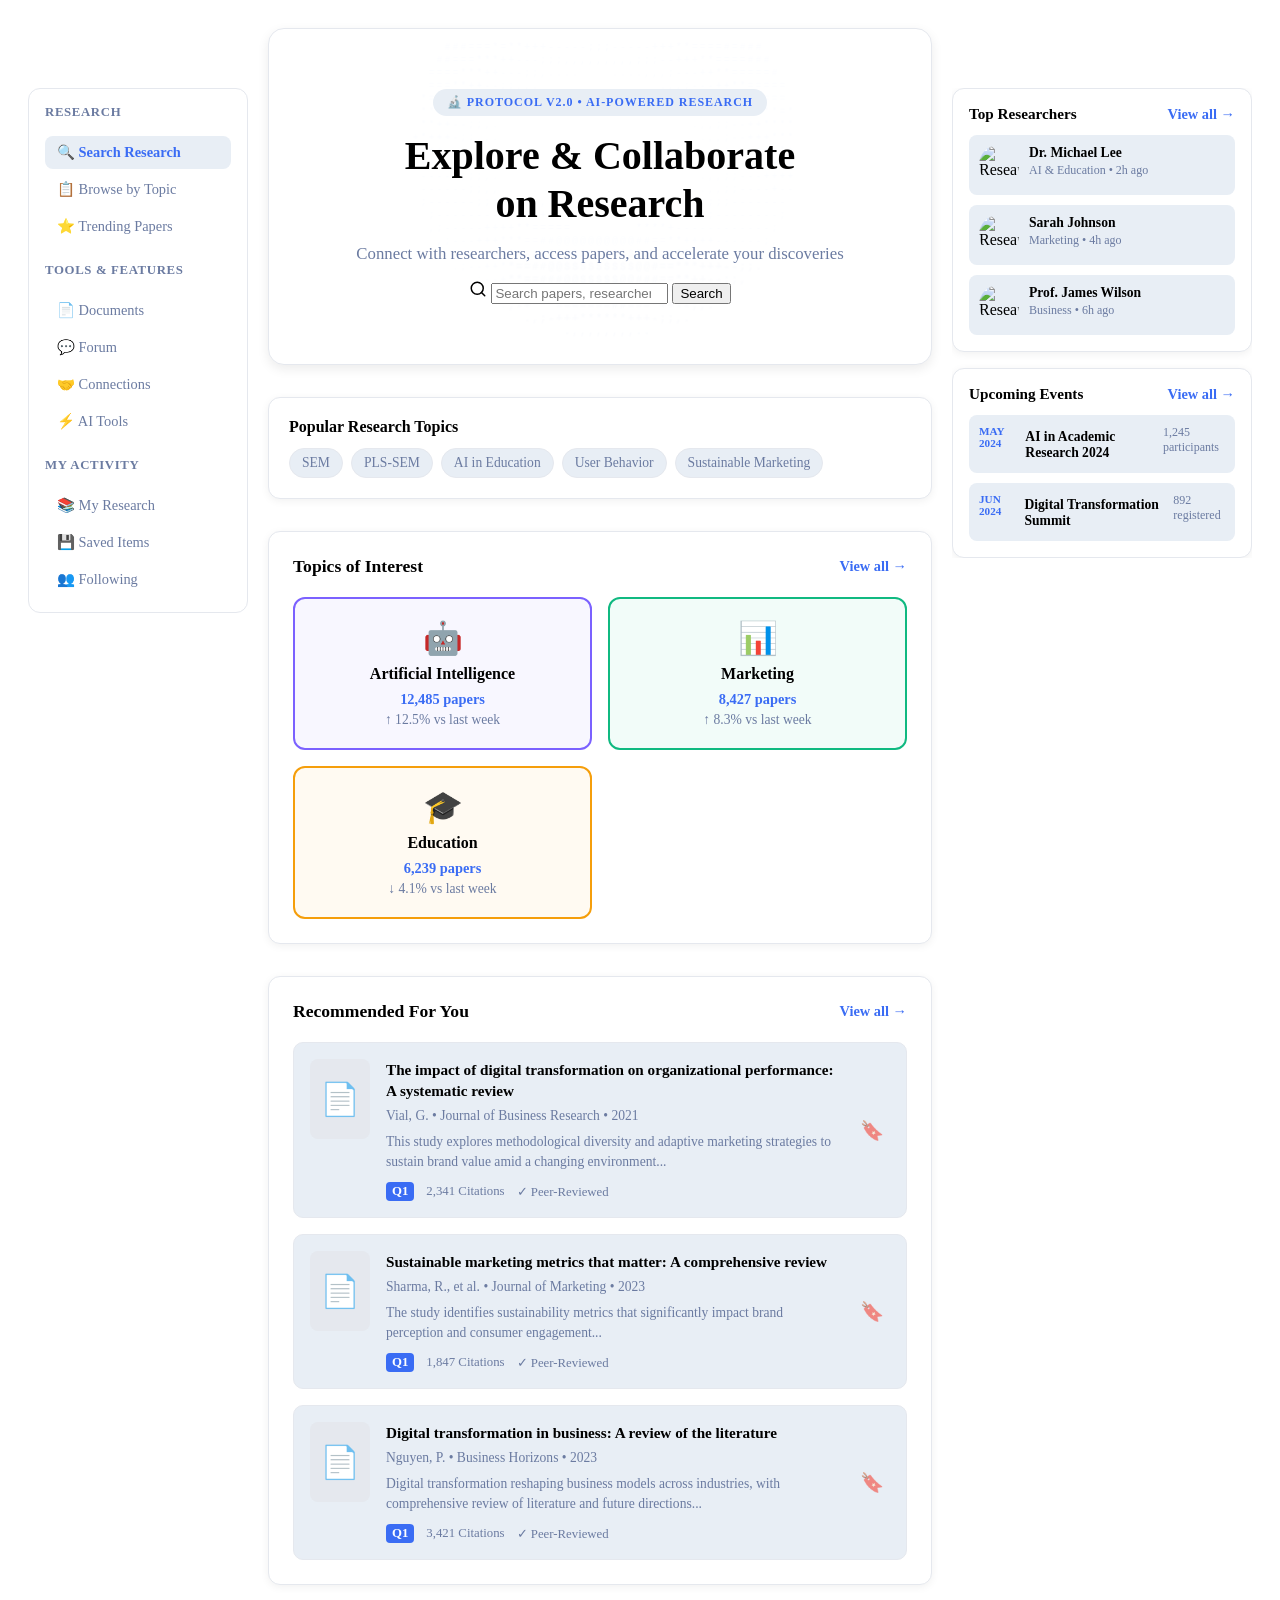
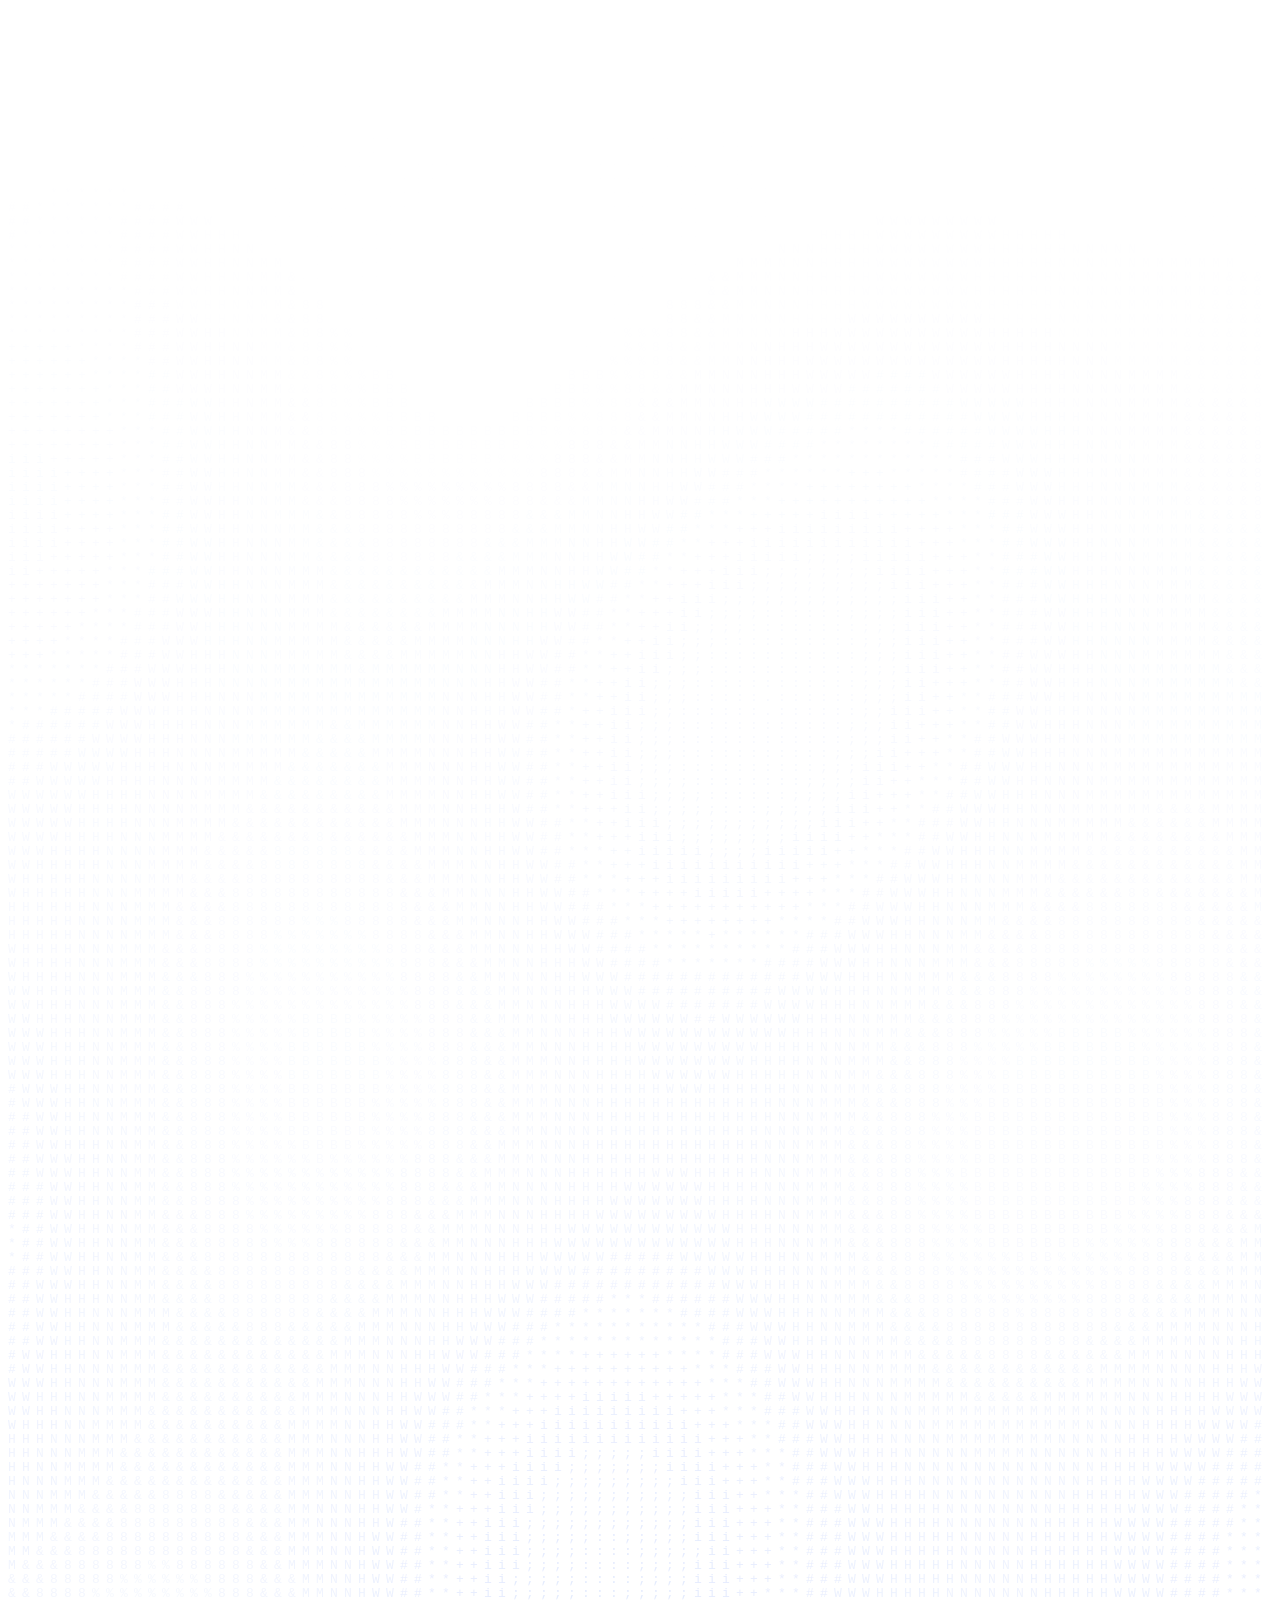
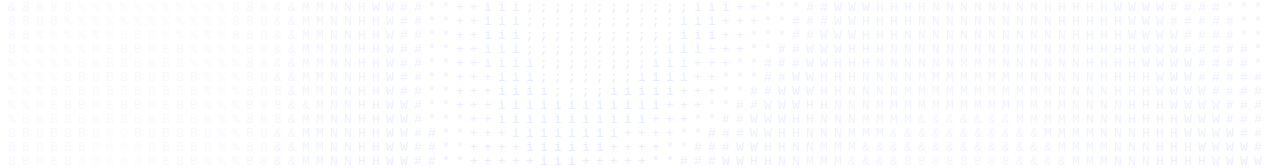
==== index.html @ 0ac3ef29 "Redesign home page with ResearchGate layout and 60-30-10 color scheme" ====
<!doctype html>
<html lang="en">
  <head>
    <meta charset="UTF-8" />
    <meta name="viewport" content="width=device-width, initial-scale=1.0" />
    <title>Protocol - AI-Powered Research Platform</title>
    <link rel="stylesheet" href="css/style.css" />
    <link rel="stylesheet" href="css/home.css" />
  </head>
  <body>
    <div id="site-nav"></div>

    <main class="home-main">
      <!-- Hero Section with Sidebar -->
      <div class="home-container">
        <!-- Left Sidebar Navigation -->
        <aside class="home-sidebar">
          <nav class="sidebar-nav">
            <div class="nav-section">
              <h3 class="nav-title">Research</h3>
              <ul class="nav-links">
                <li><a href="#" class="nav-link active">🔍 Search Research</a></li>
                <li><a href="#" class="nav-link">📋 Browse by Topic</a></li>
                <li><a href="#" class="nav-link">⭐ Trending Papers</a></li>
              </ul>
            </div>
            <div class="nav-section">
              <h3 class="nav-title">Tools & Features</h3>
              <ul class="nav-links">
                <li><a href="pages/doc/documents.html" class="nav-link">📄 Documents</a></li>
                <li><a href="pages/forum/forum.html" class="nav-link">💬 Forum</a></li>
                <li><a href="pages/chat/connects.html" class="nav-link">🤝 Connections</a></li>
                <li><a href="pages/AIs/" class="nav-link">⚡ AI Tools</a></li>
              </ul>
            </div>
            <div class="nav-section">
              <h3 class="nav-title">My Activity</h3>
              <ul class="nav-links">
                <li><a href="#" class="nav-link">📚 My Research</a></li>
                <li><a href="#" class="nav-link">💾 Saved Items</a></li>
                <li><a href="#" class="nav-link">👥 Following</a></li>
              </ul>
            </div>
          </nav>
        </aside>

        <!-- Main Content Area -->
        <section class="home-main-content">
          <!-- Search Hero -->
          <section class="hero" aria-label="Search and featured content">
            <canvas id="donut-canvas" aria-hidden="true"></canvas>
            
            <div class="hero-content">
              <span class="hero-label">🔬 Protocol v2.0 • AI-Powered Research</span>
              <h1 class="hero-title">Explore & Collaborate<br>on Research</h1>
              <p class="hero-subtitle">Connect with researchers, access papers, and accelerate your discoveries</p>

              <form class="search-bar" role="search" action="#" method="get">
                <span class="search-bar-icon" aria-hidden="true">
                  <svg xmlns="http://www.w3.org/2000/svg" width="18" height="18" viewBox="0 0 24 24" fill="none" stroke="currentColor" stroke-width="2" stroke-linecap="round" stroke-linejoin="round">
                    <circle cx="11" cy="11" r="8" />
                    <line x1="21" y1="21" x2="16.65" y2="16.65" />
                  </svg>
                </span>
                <input type="search" name="q" placeholder="Search papers, researchers, topics..." aria-label="Search" />
                <button type="submit" class="btn btn-primary">Search</button>
              </form>
            </div>
          </section>

          <!-- Featured Section -->
          <section class="featured-box" aria-label="Featured research topics">
            <h2 class="featured-title">Popular Research Topics</h2>
            <div class="featured-tags">
              <span class="tag">SEM</span>
              <span class="tag">PLS-SEM</span>
              <span class="tag">AI in Education</span>
              <span class="tag">User Behavior</span>
              <span class="tag">Sustainable Marketing</span>
            </div>
          </section>

          <!-- Topics of Interest -->
          <section class="topics-section" aria-label="Topics of interest">
            <div class="topics-header">
              <h2 class="topics-title">Topics of Interest</h2>
              <a href="#" class="view-all-link">View all →</a>
            </div>
            <div class="topics-grid">
              <div class="topic-card ai-topic">
                <div class="topic-icon">🤖</div>
                <h3>Artificial Intelligence</h3>
                <p class="topic-count">12,485 papers</p>
                <p class="topic-trend">↑ 12.5% vs last week</p>
              </div>
              <div class="topic-card marketing-topic">
                <div class="topic-icon">📊</div>
                <h3>Marketing</h3>
                <p class="topic-count">8,427 papers</p>
                <p class="topic-trend">↑ 8.3% vs last week</p>
              </div>
              <div class="topic-card education-topic">
                <div class="topic-icon">🎓</div>
                <h3>Education</h3>
                <p class="topic-count">6,239 papers</p>
                <p class="topic-trend">↓ 4.1% vs last week</p>
              </div>
            </div>
          </section>

          <!-- Recommended Papers -->
          <section class="papers-section" aria-label="Recommended research papers">
            <div class="papers-header">
              <h2 class="papers-title">Recommended For You</h2>
              <a href="#" class="view-all-link">View all →</a>
            </div>
            <div class="papers-list">
              <article class="paper-card">
                <div class="paper-thumbnail">📄</div>
                <div class="paper-content">
                  <h3 class="paper-title">The impact of digital transformation on organizational performance: A systematic review</h3>
                  <p class="paper-authors">Vial, G. • Journal of Business Research • 2021</p>
                  <p class="paper-desc">This study explores methodological diversity and adaptive marketing strategies to sustain brand value amid a changing environment...</p>
                  <div class="paper-meta">
                    <span class="paper-badge">Q1</span>
                    <span class="paper-citations">2,341 Citations</span>
                    <span class="paper-verified">✓ Peer-Reviewed</span>
                  </div>
                </div>
                <button class="paper-save" aria-label="Save paper">🔖</button>
              </article>

              <article class="paper-card">
                <div class="paper-thumbnail">📄</div>
                <div class="paper-content">
                  <h3 class="paper-title">Sustainable marketing metrics that matter: A comprehensive review</h3>
                  <p class="paper-authors">Sharma, R., et al. • Journal of Marketing • 2023</p>
                  <p class="paper-desc">The study identifies sustainability metrics that significantly impact brand perception and consumer engagement...</p>
                  <div class="paper-meta">
                    <span class="paper-badge">Q1</span>
                    <span class="paper-citations">1,847 Citations</span>
                    <span class="paper-verified">✓ Peer-Reviewed</span>
                  </div>
                </div>
                <button class="paper-save" aria-label="Save paper">🔖</button>
              </article>

              <article class="paper-card">
                <div class="paper-thumbnail">📄</div>
                <div class="paper-content">
                  <h3 class="paper-title">Digital transformation in business: A review of the literature</h3>
                  <p class="paper-authors">Nguyen, P. • Business Horizons • 2023</p>
                  <p class="paper-desc">Digital transformation reshaping business models across industries, with comprehensive review of literature and future directions...</p>
                  <div class="paper-meta">
                    <span class="paper-badge">Q1</span>
                    <span class="paper-citations">3,421 Citations</span>
                    <span class="paper-verified">✓ Peer-Reviewed</span>
                  </div>
                </div>
                <button class="paper-save" aria-label="Save paper">🔖</button>
              </article>
            </div>
          </section>
        </section>

        <!-- Right Sidebar -->
        <aside class="home-right-sidebar">
          <!-- Notifications -->
          <div class="sidebar-panel trending-panel">
            <div class="panel-header">
              <h3 class="panel-title">Top Researchers</h3>
              <a href="#" class="view-all-link">View all →</a>
            </div>
            <div class="researcher-list">
              <div class="researcher-item">
                <img src="https://api.dicebear.com/7.x/avataaars/svg?seed=researcher1" alt="Researcher" class="researcher-avatar">
                <div class="researcher-info">
                  <h4 class="researcher-name">Dr. Michael Lee</h4>
                  <p class="researcher-field">AI & Education • 2h ago</p>
                </div>
              </div>
              <div class="researcher-item">
                <img src="https://api.dicebear.com/7.x/avataaars/svg?seed=researcher2" alt="Researcher" class="researcher-avatar">
                <div class="researcher-info">
                  <h4 class="researcher-name">Sarah Johnson</h4>
                  <p class="researcher-field">Marketing • 4h ago</p>
                </div>
              </div>
              <div class="researcher-item">
                <img src="https://api.dicebear.com/7.x/avataaars/svg?seed=researcher3" alt="Researcher" class="researcher-avatar">
                <div class="researcher-info">
                  <h4 class="researcher-name">Prof. James Wilson</h4>
                  <p class="researcher-field">Business • 6h ago</p>
                </div>
              </div>
            </div>
          </div>

          <!-- Featured Events -->
          <div class="sidebar-panel events-panel">
            <div class="panel-header">
              <h3 class="panel-title">Upcoming Events</h3>
              <a href="#" class="view-all-link">View all →</a>
            </div>
            <div class="event-list">
              <div class="event-item">
                <div class="event-date">May 2024</div>
                <h4 class="event-title">AI in Academic Research 2024</h4>
                <p class="event-attendees">1,245 participants</p>
              </div>
              <div class="event-item">
                <div class="event-date">Jun 2024</div>
                <h4 class="event-title">Digital Transformation Summit</h4>
                <p class="event-attendees">892 registered</p>
              </div>
            </div>
          </div>
        </aside>
      </div>

      <canvas id="ascii-bg-canvas" aria-hidden="true"></canvas>
    </main>

    <div id="site-footer"></div>

    <script src="js/config.js"></script>
    <script src="js/auth.js"></script>
    <script src="js/nav.js"></script>

    <script>
    // ── Shared: theme color helper ─────────────────────────────────────────
    function getThemeRGB() {
      var theme = localStorage.getItem('theme') || 'light';
      var map = {
        light:      [58,  108, 244],
        dark:       [91,  133, 246],
        gruvbox:    [215, 153, 33],
        sage:       [93,  138, 94],
        nord:       [136, 192, 208],
        tokyo:      [122, 162, 247],
        claude:     [217, 119, 87],
        tide:       [79,  195, 200],
        catppuccin: [203, 166, 247],
        'caffeine-white': [17,  17,  17],
        'caffeine-black': [226, 226, 226],
      };
      return map[theme] || map.light;
    }

    // ── ASCII Donut background ─────────────────────────────────────────────
    (function () {
      var canvas = document.getElementById('donut-canvas');
      if (!canvas) return;
      var ctx = canvas.getContext('2d');

      var A = 0, B = 0;
      var CHAR_W = 8, CHAR_H = 13;

      function resize() {
        var hero = canvas.parentElement;
        canvas.width  = hero.offsetWidth;
        canvas.height = hero.offsetHeight;
      }
      resize();
      window.addEventListener('resize', resize);

      var CHARS = ' .,;-+*=#@$';

      function frame() {
        var W = canvas.width, H = canvas.height;
        ctx.clearRect(0, 0, W, H);

        var rgb = getThemeRGB();
        ctx.fillStyle = 'rgba(' + rgb[0] + ',' + rgb[1] + ',' + rgb[2] + ',0.15)';
        ctx.font = 'bold ' + (CHAR_W + 2) + 'px monospace';
        ctx.textAlign = 'left';
        ctx.textBaseline = 'top';

        var cols = Math.floor(W / CHAR_W);
        var rows = Math.floor(H / CHAR_H);
        var output = new Array(cols * rows).fill(' ');
        var zbuf   = new Array(cols * rows).fill(0);

        var sinA = Math.sin(A), cosA = Math.cos(A);
        var sinB = Math.sin(B), cosB = Math.cos(B);
        var K = Math.min(W, H) * 0.72;

        for (var theta = 0; theta < 6.28; theta += 0.05) {
          var sinT = Math.sin(theta), cosT = Math.cos(theta);
          for (var phi = 0; phi < 6.28; phi += 0.015) {
            var sinP = Math.sin(phi), cosP = Math.cos(phi);
            var h  = cosT + 2.5;
            var D  = 1 / (sinP * h * sinA + sinT * cosA + 5);
            var t  = sinP * h * cosA - sinT * sinA;
            var xPx = cols / 2 + (K / CHAR_W) * D * (cosP * h * cosB - t * sinB);
            var yPx = rows / 2 + (K / CHAR_H) * D * (cosP * h * sinB + t * cosB);
            var x = Math.floor(xPx), y = Math.floor(yPx);
            var o = x + cols * y;
            var L = Math.floor(8 * ((sinT * sinA - sinP * cosT * cosA) * cosB -
                          sinP * cosT * sinA - sinT * cosA - cosP * cosT * sinB));
            if (y > 0 && y < rows && x > 0 && x < cols && D > zbuf[o]) {
              zbuf[o] = D;
              var idx = Math.max(0, Math.min(L, CHARS.length - 1));
              output[o] = CHARS[idx] || '.';
            }
          }
        }

        for (var r = 0; r < rows; r++) {
          for (var c = 0; c < cols; c++) {
            var ch = output[c + cols * r];
            if (ch && ch !== ' ') ctx.fillText(ch, c * CHAR_W, r * CHAR_H);
          }
        }

        A += 0.009;
        B += 0.004;
        requestAnimationFrame(frame);
      }
      frame();
    })();

    // ── ASCII Background Wave ────────────────────────────────────────────────
    (function () {
      var canvas = document.getElementById('ascii-bg-canvas');
      if (!canvas) return;
      var ctx = canvas.getContext('2d');

      var ASCII_CHARS = ' @B%8&MNHW#*+i;:.,_░▒';
      var CELL = 14;

      var mouseX = -9999, mouseY = -9999;
      var t = 0;

      function resize() {
        var parent = canvas.parentElement;
        canvas.width  = parent ? parent.offsetWidth  : window.innerWidth;
        canvas.height = parent ? parent.offsetHeight : window.innerHeight;
      }

      function noiseVal(col, row, time) {
        var gx = col * 0.18, gy = row * 0.28;
        var twist = 0.12 * Math.sin(gy * 0.5 + time * 0.25);
        return (
          Math.sin(gx * 0.55 + gy * 0.10 + time * 0.85 + twist) * 0.42 +
          Math.sin(gx * 0.11 - gy * 0.38 - time * 0.52)          * 0.28 +
          Math.sin((gx + gy) * 0.32 + time * 0.63)                * 0.18 +
          Math.sin(gx * 0.78 - time * 0.38 + gy * 0.08)           * 0.12
        );
      }

      function frame() {
        var W = canvas.width, H = canvas.height;
        ctx.clearRect(0, 0, W, H);

        var rgb = getThemeRGB();
        var cols = Math.floor(W / CELL);
        var rows = Math.floor(H / CELL);

        ctx.font      = (CELL - 1) + 'px monospace';
        ctx.textAlign = 'left';
        ctx.textBaseline = 'top';

        for (var row = 0; row < rows; row++) {
          var vertFade = Math.pow(row / rows, 1.4);
          if (vertFade < 0.01) continue;

          for (var col = 0; col < cols; col++) {
            var px = col * CELL;
            var py = row * CELL;

            var dx = px - mouseX, dy = py - mouseY;
            var distSq = dx * dx + dy * dy;
            var mouseRipple = Math.exp(-distSq / 70000) * 0.35;

            var n = noiseVal(col, row, t) + mouseRipple;

            var charIdx = Math.floor(((n + 1) / 2.45) * (ASCII_CHARS.length - 1));
            charIdx = Math.max(0, Math.min(ASCII_CHARS.length - 1, charIdx));
            var ch = ASCII_CHARS[charIdx];
            if (ch === ' ') continue;

            var density = charIdx / (ASCII_CHARS.length - 1);
            var alpha = vertFade * (0.08 + density * 0.45);

            ctx.fillStyle = 'rgba(' + rgb[0] + ',' + rgb[1] + ',' + rgb[2] + ',' + alpha.toFixed(3) + ')';
            ctx.fillText(ch, px, py);
          }
        }

        t += 0.022;
        requestAnimationFrame(frame);
      }

      requestAnimationFrame(function() {
        resize();
        window.addEventListener('resize', function() { resize(); });
        document.addEventListener('mousemove', function(e) {
          var rect = canvas.getBoundingClientRect();
          mouseX = e.clientX - rect.left;
          mouseY = e.clientY - rect.top;
        });
        document.addEventListener('mouseleave', function() { mouseX = -9999; mouseY = -9999; });
        frame();
      });
    })();
    </script>
  </body>
</html>
---- css/home.css ----
/* ===== HOME PAGE STYLES WITH 60-30-10 COLOR HARMONY ===== */
/* 60% - Neutral background (off-white/light gray)
   30% - Secondary color (accent)
   10% - Primary accent (highlights) */

:root {
  /* 60-30-10 Color Scheme */
  --home-bg-60: #f8f9fb;        /* 60% - Light neutral background */
  --home-surface-60: #ffffff;   /* 60% - Surface/cards */
  --home-border-60: #e5e8ee;    /* 60% - Subtle borders */
  
  --home-secondary-30: #6b7ba1; /* 30% - Secondary/muted text */
  --home-secondary-light: #e8eef5; /* 30% - Light secondary tint */
  
  --home-accent-10: #3a6cf4;    /* 10% - Primary accent (blue) */
  --home-accent-dark: #2a57d6;  /* 10% - Darker accent on hover */
  
  /* Topic card accent colors (all using 10% rule) */
  --topic-ai: #7b61ff;          /* Purple for AI */
  --topic-marketing: #10b981;   /* Green for Marketing */
  --topic-education: #f59e0b;   /* Amber for Education */
  
  --home-shadow: 0 2px 8px rgba(0, 0, 0, 0.06);
  --home-shadow-md: 0 4px 12px rgba(0, 0, 0, 0.08);
  --home-transition: 0.2s ease;
}

body.dark {
  --home-bg-60: #0f1419;        /* Dark background */
  --home-surface-60: #1a1f2e;   /* Dark surface */
  --home-border-60: #2d3748;    /* Dark borders */
  --home-secondary-30: #a0aec0; /* Light secondary text */
  --home-secondary-light: #2d3748;
  --home-accent-10: #5b85f6;    /* Light blue accent */
  --home-shadow: 0 2px 8px rgba(0, 0, 0, 0.3);
  --home-shadow-md: 0 4px 12px rgba(0, 0, 0, 0.4);
}

/* Main Layout */
.home-main {
  flex: 1;
  position: relative;
  overflow: hidden;
}

.home-container {
  display: grid;
  grid-template-columns: 220px 1fr 300px;
  gap: 20px;
  padding: 20px;
  max-width: 1600px;
  margin: 0 auto;
}

/* ===== LEFT SIDEBAR ===== */
.home-sidebar {
  position: sticky;
  top: 80px;
  height: fit-content;
  max-height: calc(100vh - 100px);
  overflow-y: auto;
  background: var(--home-surface-60);
  border: 1px solid var(--home-border-60);
  border-radius: 12px;
  padding: 16px;
}

.sidebar-nav {
  display: flex;
  flex-direction: column;
  gap: 20px;
}

.nav-section {
  display: flex;
  flex-direction: column;
  gap: 8px;
}

.nav-title {
  font-size: 0.8rem;
  font-weight: 700;
  text-transform: uppercase;
  letter-spacing: 0.05em;
  color: var(--home-secondary-30);
  margin: 0 0 8px 0;
}

.nav-links {
  display: flex;
  flex-direction: column;
  gap: 4px;
  list-style: none;
  margin: 0;
  padding: 0;
}

.nav-link {
  display: block;
  padding: 8px 12px;
  border-radius: 8px;
  font-size: 0.9rem;
  color: var(--home-secondary-30);
  text-decoration: none;
  transition: all var(--home-transition);
}

.nav-link:hover,
.nav-link.active {
  background: var(--home-secondary-light);
  color: var(--home-accent-10);
  font-weight: 600;
}

/* ===== MAIN CONTENT ===== */
.home-main-content {
  display: flex;
  flex-direction: column;
  gap: 32px;
}

/* Hero Section */
.hero {
  position: relative;
  overflow: hidden;
  padding: 60px 40px;
  text-align: center;
  background: var(--home-surface-60);
  border: 1px solid var(--home-border-60);
  border-radius: 16px;
  box-shadow: var(--home-shadow-md);
}

#donut-canvas {
  position: absolute;
  inset: 0;
  width: 100%;
  height: 100%;
  pointer-events: none;
  z-index: 0;
  opacity: 0.12;
}

.hero-content {
  position: relative;
  z-index: 1;
  display: flex;
  flex-direction: column;
  gap: 16px;
}

.hero-label {
  display: inline-block;
  align-self: center;
  background: var(--home-secondary-light);
  color: var(--home-accent-10);
  font-size: 0.75rem;
  font-weight: 700;
  letter-spacing: 0.08em;
  text-transform: uppercase;
  padding: 6px 14px;
  border-radius: 20px;
}

.hero-title {
  font-size: 2.5rem;
  font-weight: 800;
  line-height: 1.2;
  color: var(--clr-text);
  margin: 0;
}

.hero-subtitle {
  font-size: 1.05rem;
  color: var(--home-secondary-30);
  margin: 0;
}

/* Featured Box */
.featured-box {
  background: var(--home-surface-60);
  border: 1px solid var(--home-border-60);
  border-radius: 12px;
  padding: 20px;
  box-shadow: var(--home-shadow);
}

.featured-title {
  font-size: 1rem;
  font-weight: 700;
  color: var(--clr-text);
  margin: 0 0 12px 0;
}

.featured-tags {
  display: flex;
  flex-wrap: wrap;
  gap: 8px;
}

.tag {
  display: inline-block;
  padding: 6px 12px;
  background: var(--home-secondary-light);
  border: 1px solid var(--home-border-60);
  border-radius: 20px;
  font-size: 0.85rem;
  color: var(--home-secondary-30);
  cursor: pointer;
  transition: all var(--home-transition);
}

.tag:hover {
  border-color: var(--home-accent-10);
  color: var(--home-accent-10);
  background: rgba(58, 108, 244, 0.05);
}

/* Topics Section */
.topics-section {
  background: var(--home-surface-60);
  border: 1px solid var(--home-border-60);
  border-radius: 12px;
  padding: 24px;
  box-shadow: var(--home-shadow);
}

.topics-header,
.papers-header {
  display: flex;
  justify-content: space-between;
  align-items: center;
  margin-bottom: 20px;
}

.topics-title,
.papers-title {
  font-size: 1.1rem;
  font-weight: 700;
  color: var(--clr-text);
  margin: 0;
}

.view-all-link {
  color: var(--home-accent-10);
  text-decoration: none;
  font-weight: 600;
  font-size: 0.9rem;
  transition: opacity var(--home-transition);
}

.view-all-link:hover {
  opacity: 0.8;
}

.topics-grid {
  display: grid;
  grid-template-columns: repeat(auto-fit, minmax(200px, 1fr));
  gap: 16px;
}

.topic-card {
  background: var(--home-secondary-light);
  border: 2px solid transparent;
  border-radius: 12px;
  padding: 20px;
  text-align: center;
  cursor: pointer;
  transition: all var(--home-transition);
}

.topic-card:hover {
  border-color: var(--home-accent-10);
  transform: translateY(-4px);
  box-shadow: var(--home-shadow-md);
}

.topic-card.ai-topic {
  border-color: var(--topic-ai);
  background: rgba(123, 97, 255, 0.05);
}

.topic-card.marketing-topic {
  border-color: var(--topic-marketing);
  background: rgba(16, 185, 129, 0.05);
}

.topic-card.education-topic {
  border-color: var(--topic-education);
  background: rgba(245, 158, 11, 0.05);
}

.topic-icon {
  font-size: 2rem;
  margin-bottom: 8px;
}

.topic-card h3 {
  font-size: 1rem;
  font-weight: 700;
  margin: 0 0 8px 0;
  color: var(--clr-text);
}

.topic-count {
  font-size: 0.9rem;
  font-weight: 600;
  color: var(--home-accent-10);
  margin: 0 0 4px 0;
}

.topic-trend {
  font-size: 0.85rem;
  color: var(--home-secondary-30);
  margin: 0;
}

/* Papers Section */
.papers-section {
  background: var(--home-surface-60);
  border: 1px solid var(--home-border-60);
  border-radius: 12px;
  padding: 24px;
  box-shadow: var(--home-shadow);
}

.papers-list {
  display: flex;
  flex-direction: column;
  gap: 16px;
}

.paper-card {
  display: flex;
  gap: 16px;
  padding: 16px;
  background: var(--home-secondary-light);
  border: 1px solid var(--home-border-60);
  border-radius: 10px;
  transition: all var(--home-transition);
}

.paper-card:hover {
  border-color: var(--home-accent-10);
  box-shadow: 0 2px 12px rgba(58, 108, 244, 0.1);
}

.paper-thumbnail {
  flex-shrink: 0;
  width: 60px;
  height: 80px;
  display: flex;
  align-items: center;
  justify-content: center;
  background: var(--home-border-60);
  border-radius: 8px;
  font-size: 2rem;
}

.paper-content {
  flex: 1;
  min-width: 0;
}

.paper-title {
  font-size: 0.95rem;
  font-weight: 700;
  color: var(--clr-text);
  margin: 0 0 6px 0;
  line-height: 1.4;
  cursor: pointer;
  transition: color var(--home-transition);
}

.paper-card:hover .paper-title {
  color: var(--home-accent-10);
}

.paper-authors {
  font-size: 0.85rem;
  color: var(--home-secondary-30);
  margin: 0 0 8px 0;
}

.paper-desc {
  font-size: 0.85rem;
  color: var(--home-secondary-30);
  margin: 0 0 10px 0;
  line-height: 1.5;
}

.paper-meta {
  display: flex;
  align-items: center;
  gap: 12px;
  font-size: 0.8rem;
}

.paper-badge {
  background: var(--home-accent-10);
  color: white;
  padding: 2px 6px;
  border-radius: 4px;
  font-weight: 700;
}

.paper-citations,
.paper-verified {
  color: var(--home-secondary-30);
}

.paper-save {
  flex-shrink: 0;
  background: none;
  border: none;
  font-size: 1.2rem;
  cursor: pointer;
  opacity: 0.6;
  transition: opacity var(--home-transition);
}

.paper-save:hover {
  opacity: 1;
}

/* ===== RIGHT SIDEBAR ===== */
.home-right-sidebar {
  position: sticky;
  top: 80px;
  height: fit-content;
  max-height: calc(100vh - 100px);
  overflow-y: auto;
  display: flex;
  flex-direction: column;
  gap: 16px;
}

.sidebar-panel {
  background: var(--home-surface-60);
  border: 1px solid var(--home-border-60);
  border-radius: 12px;
  padding: 16px;
  box-shadow: var(--home-shadow);
}

.panel-header {
  display: flex;
  justify-content: space-between;
  align-items: center;
  margin-bottom: 12px;
}

.panel-title {
  font-size: 0.95rem;
  font-weight: 700;
  color: var(--clr-text);
  margin: 0;
}

/* Researchers List */
.researcher-list,
.event-list {
  display: flex;
  flex-direction: column;
  gap: 10px;
}

.researcher-item,
.event-item {
  display: flex;
  gap: 10px;
  align-items: flex-start;
  padding: 10px;
  background: var(--home-secondary-light);
  border-radius: 8px;
  cursor: pointer;
  transition: all var(--home-transition);
}

.researcher-item:hover,
.event-item:hover {
  background: rgba(58, 108, 244, 0.08);
}

.researcher-avatar {
  width: 40px;
  height: 40px;
  border-radius: 50%;
  flex-shrink: 0;
  object-fit: cover;
}

.researcher-info {
  flex: 1;
  min-width: 0;
}

.researcher-name {
  font-size: 0.85rem;
  font-weight: 700;
  color: var(--clr-text);
  margin: 0;
}

.researcher-field {
  font-size: 0.75rem;
  color: var(--home-secondary-30);
  margin: 2px 0 0 0;
}

.event-date {
  font-size: 0.7rem;
  font-weight: 700;
  color: var(--home-accent-10);
  text-transform: uppercase;
}

.event-title {
  font-size: 0.85rem;
  font-weight: 700;
  color: var(--clr-text);
  margin: 4px 0 2px 0;
}

.event-attendees {
  font-size: 0.75rem;
  color: var(--home-secondary-30);
  margin: 0;
}

/* ===== RESPONSIVE ===== */
@media (max-width: 1200px) {
  .home-container {
    grid-template-columns: 1fr 280px;
    gap: 16px;
    padding: 16px;
  }
  
  .home-sidebar {
    display: none;
  }
}

@media (max-width: 900px) {
  .home-container {
    grid-template-columns: 1fr;
    gap: 20px;
    padding: 16px;
  }
  
  .home-right-sidebar {
    position: relative;
    top: auto;
    height: auto;
    max-height: none;
    display: grid;
    grid-template-columns: repeat(auto-fit, minmax(250px, 1fr));
  }
  
  .topics-grid {
    grid-template-columns: repeat(auto-fit, minmax(150px, 1fr));
  }
}

@media (max-width: 600px) {
  .hero {
    padding: 40px 20px;
  }
  
  .hero-title {
    font-size: 1.8rem;
  }
  
  .hero-subtitle {
    font-size: 0.95rem;
  }
  
  .topics-grid {
    grid-template-columns: 1fr;
  }
  
  .paper-card {
    flex-direction: column;
  }
  
  .paper-thumbnail {
    width: 100%;
    height: auto;
  }
  
  .home-right-sidebar {
    grid-template-columns: 1fr;
  }
}
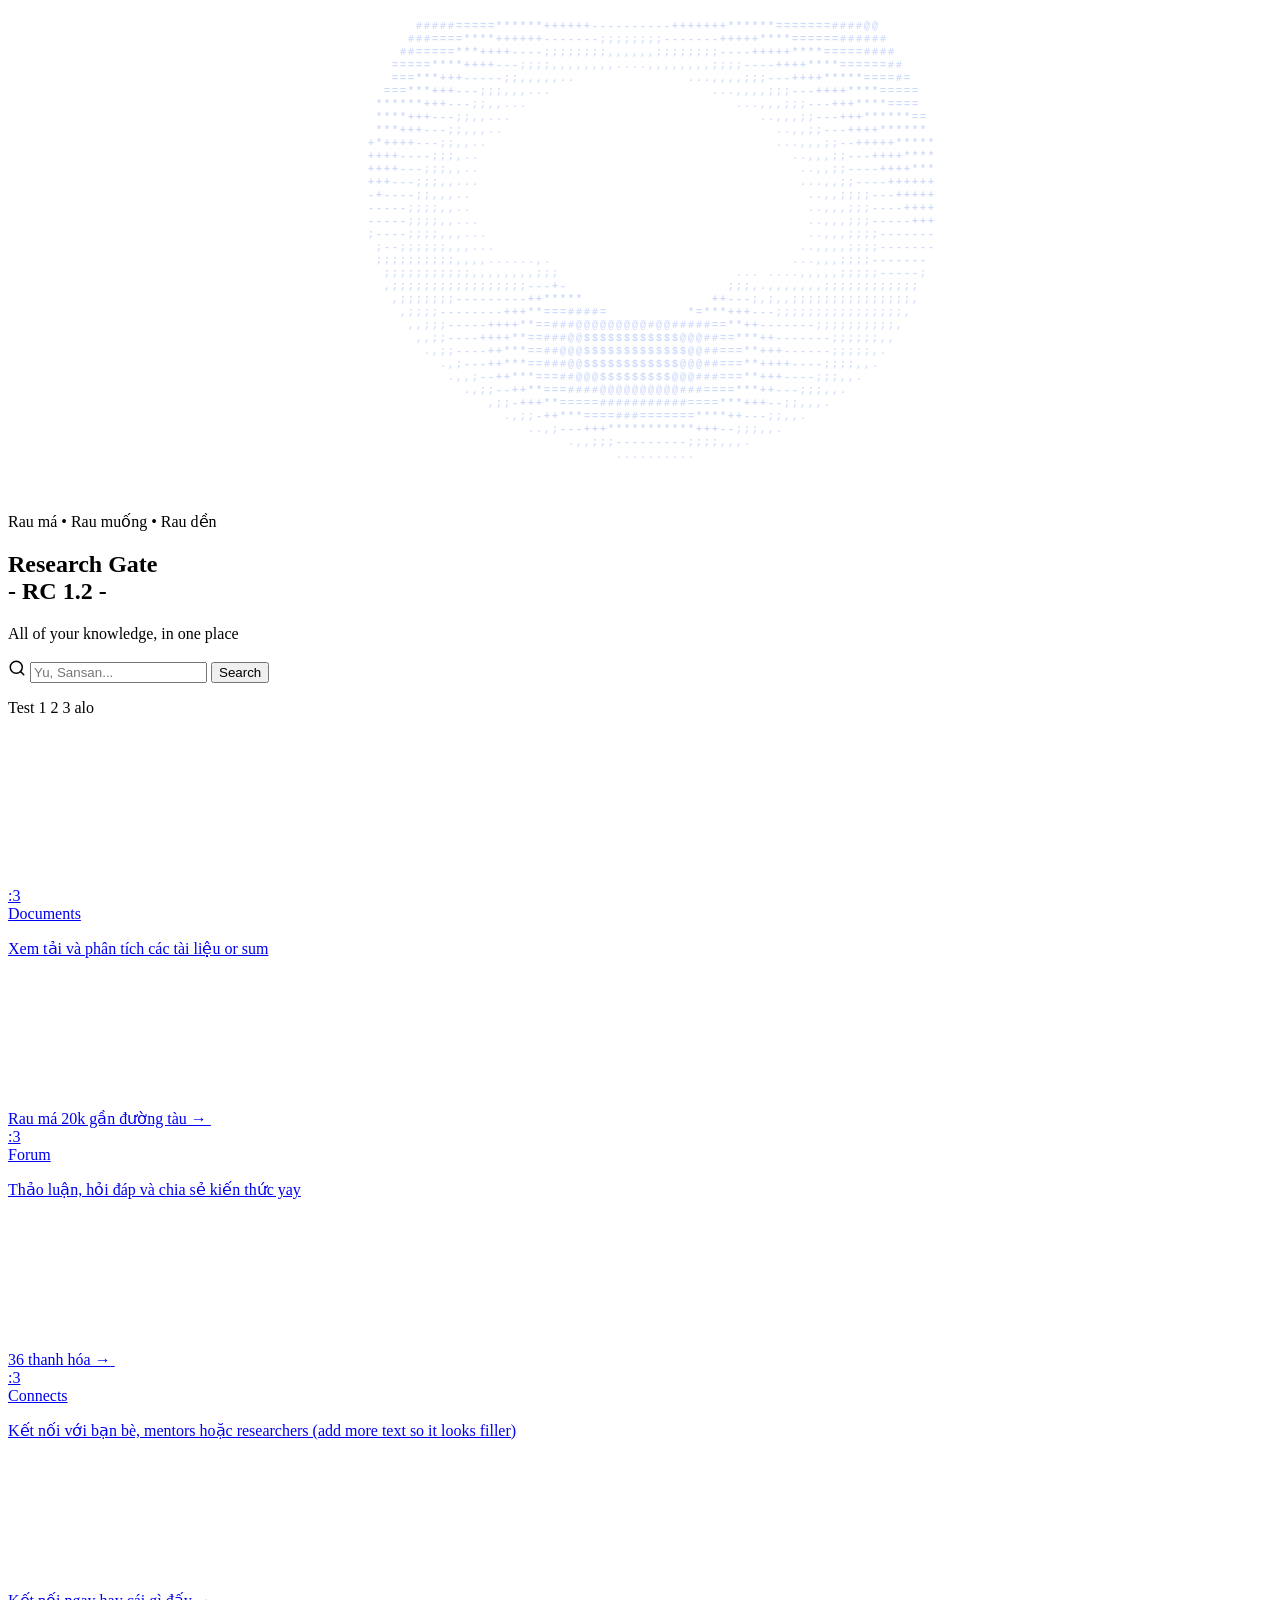
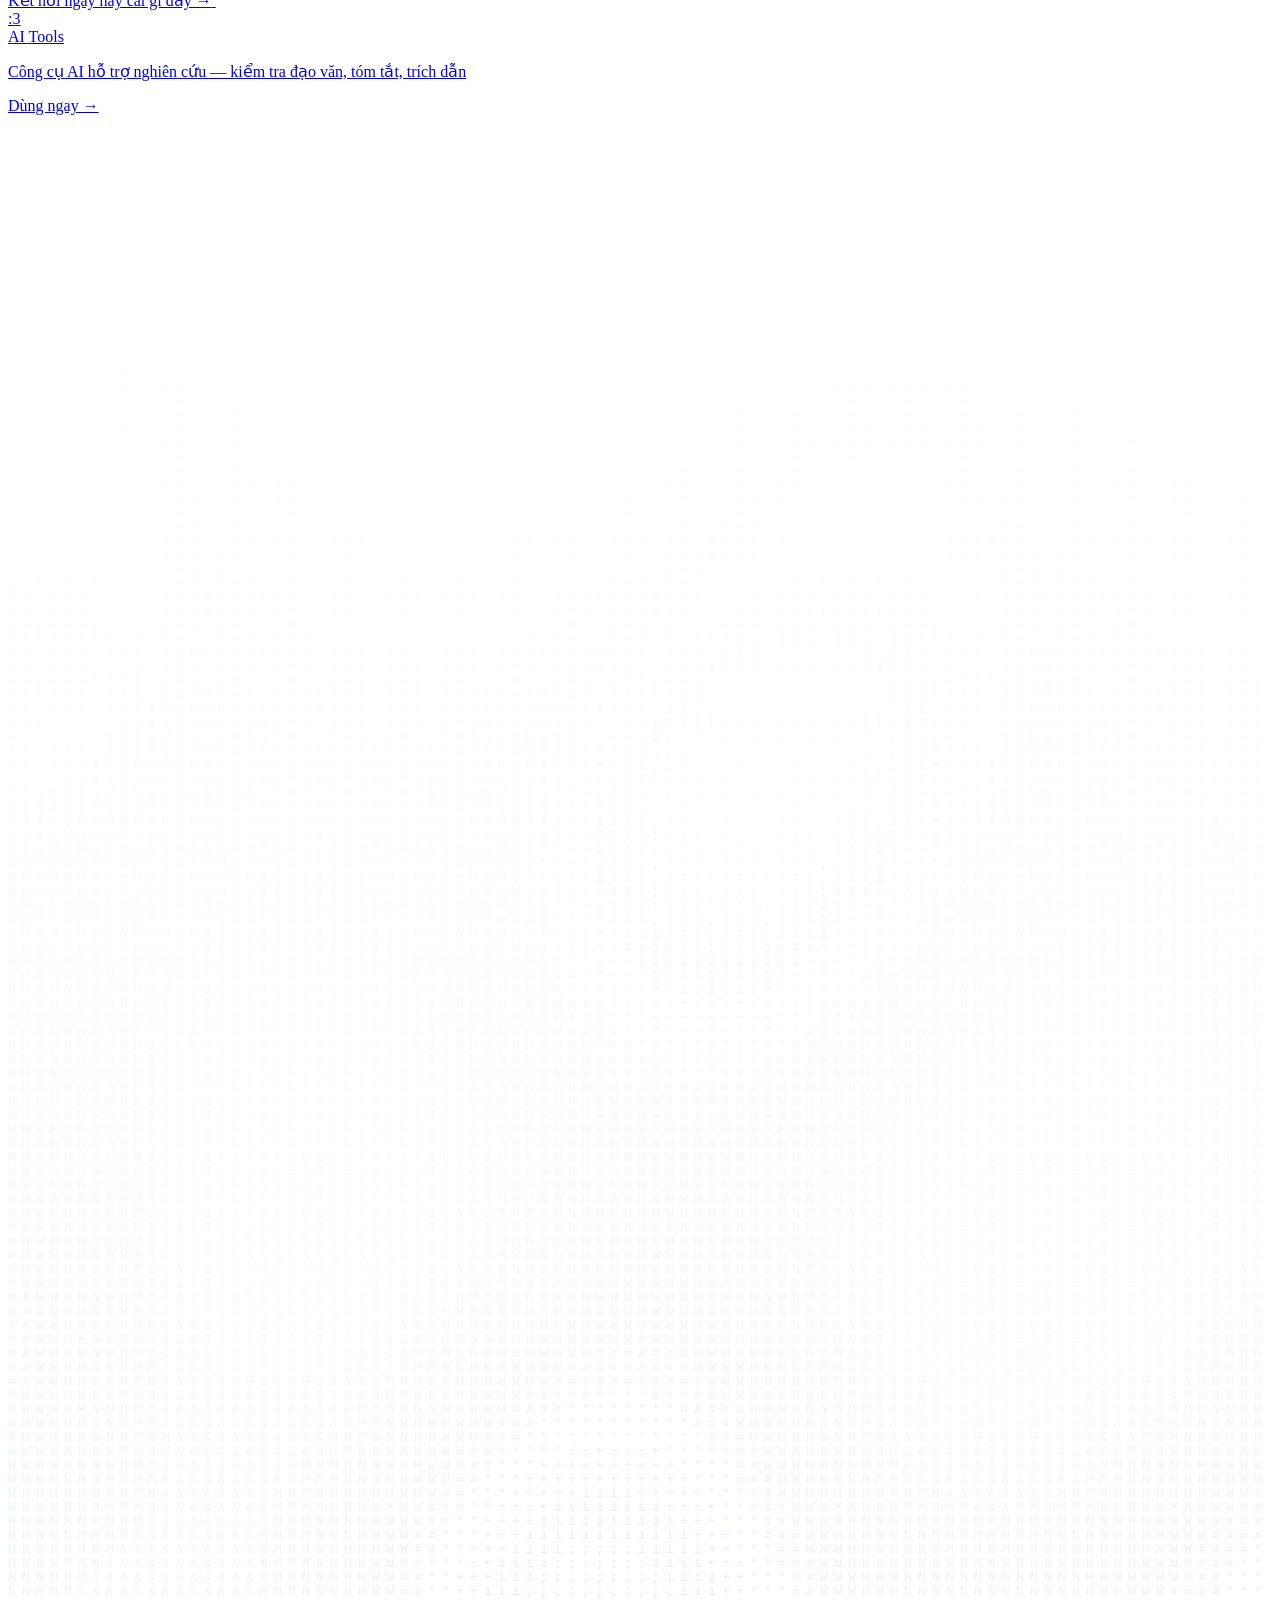
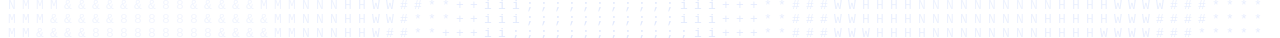
==== commit c2170454: "Restore index.html + Create dashboard.html with forum sync and 60-30-10 color scheme" ====
--- a/index.html
+++ b/index.html
@@ -3,220 +3,104 @@
   <head>
     <meta charset="UTF-8" />
     <meta name="viewport" content="width=device-width, initial-scale=1.0" />
-    <title>Protocol - AI-Powered Research Platform</title>
+    <title>Protocol</title>
     <link rel="stylesheet" href="css/style.css" />
-    <link rel="stylesheet" href="css/home.css" />
   </head>
   <body>
     <div id="site-nav"></div>
 
-    <main class="home-main">
-      <!-- Hero Section with Sidebar -->
-      <div class="home-container">
-        <!-- Left Sidebar Navigation -->
-        <aside class="home-sidebar">
-          <nav class="sidebar-nav">
-            <div class="nav-section">
-              <h3 class="nav-title">Research</h3>
-              <ul class="nav-links">
-                <li><a href="#" class="nav-link active">🔍 Search Research</a></li>
-                <li><a href="#" class="nav-link">📋 Browse by Topic</a></li>
-                <li><a href="#" class="nav-link">⭐ Trending Papers</a></li>
-              </ul>
-            </div>
-            <div class="nav-section">
-              <h3 class="nav-title">Tools & Features</h3>
-              <ul class="nav-links">
-                <li><a href="pages/doc/documents.html" class="nav-link">📄 Documents</a></li>
-                <li><a href="pages/forum/forum.html" class="nav-link">💬 Forum</a></li>
-                <li><a href="pages/chat/connects.html" class="nav-link">🤝 Connections</a></li>
-                <li><a href="pages/AIs/" class="nav-link">⚡ AI Tools</a></li>
-              </ul>
-            </div>
-            <div class="nav-section">
-              <h3 class="nav-title">My Activity</h3>
-              <ul class="nav-links">
-                <li><a href="#" class="nav-link">📚 My Research</a></li>
-                <li><a href="#" class="nav-link">💾 Saved Items</a></li>
-                <li><a href="#" class="nav-link">👥 Following</a></li>
-              </ul>
-            </div>
-          </nav>
-        </aside>
-
-        <!-- Main Content Area -->
-        <section class="home-main-content">
-          <!-- Search Hero -->
-          <section class="hero" aria-label="Search and featured content">
-            <canvas id="donut-canvas" aria-hidden="true"></canvas>
-            
-            <div class="hero-content">
-              <span class="hero-label">🔬 Protocol v2.0 • AI-Powered Research</span>
-              <h1 class="hero-title">Explore & Collaborate<br>on Research</h1>
-              <p class="hero-subtitle">Connect with researchers, access papers, and accelerate your discoveries</p>
-
-              <form class="search-bar" role="search" action="#" method="get">
-                <span class="search-bar-icon" aria-hidden="true">
-                  <svg xmlns="http://www.w3.org/2000/svg" width="18" height="18" viewBox="0 0 24 24" fill="none" stroke="currentColor" stroke-width="2" stroke-linecap="round" stroke-linejoin="round">
-                    <circle cx="11" cy="11" r="8" />
-                    <line x1="21" y1="21" x2="16.65" y2="16.65" />
-                  </svg>
-                </span>
-                <input type="search" name="q" placeholder="Search papers, researchers, topics..." aria-label="Search" />
-                <button type="submit" class="btn btn-primary">Search</button>
-              </form>
-            </div>
-          </section>
-
-          <!-- Featured Section -->
-          <section class="featured-box" aria-label="Featured research topics">
-            <h2 class="featured-title">Popular Research Topics</h2>
-            <div class="featured-tags">
-              <span class="tag">SEM</span>
-              <span class="tag">PLS-SEM</span>
-              <span class="tag">AI in Education</span>
-              <span class="tag">User Behavior</span>
-              <span class="tag">Sustainable Marketing</span>
-            </div>
-          </section>
-
-          <!-- Topics of Interest -->
-          <section class="topics-section" aria-label="Topics of interest">
-            <div class="topics-header">
-              <h2 class="topics-title">Topics of Interest</h2>
-              <a href="#" class="view-all-link">View all →</a>
-            </div>
-            <div class="topics-grid">
-              <div class="topic-card ai-topic">
-                <div class="topic-icon">🤖</div>
-                <h3>Artificial Intelligence</h3>
-                <p class="topic-count">12,485 papers</p>
-                <p class="topic-trend">↑ 12.5% vs last week</p>
-              </div>
-              <div class="topic-card marketing-topic">
-                <div class="topic-icon">📊</div>
-                <h3>Marketing</h3>
-                <p class="topic-count">8,427 papers</p>
-                <p class="topic-trend">↑ 8.3% vs last week</p>
-              </div>
-              <div class="topic-card education-topic">
-                <div class="topic-icon">🎓</div>
-                <h3>Education</h3>
-                <p class="topic-count">6,239 papers</p>
-                <p class="topic-trend">↓ 4.1% vs last week</p>
-              </div>
-            </div>
-          </section>
-
-          <!-- Recommended Papers -->
-          <section class="papers-section" aria-label="Recommended research papers">
-            <div class="papers-header">
-              <h2 class="papers-title">Recommended For You</h2>
-              <a href="#" class="view-all-link">View all →</a>
-            </div>
-            <div class="papers-list">
-              <article class="paper-card">
-                <div class="paper-thumbnail">📄</div>
-                <div class="paper-content">
-                  <h3 class="paper-title">The impact of digital transformation on organizational performance: A systematic review</h3>
-                  <p class="paper-authors">Vial, G. • Journal of Business Research • 2021</p>
-                  <p class="paper-desc">This study explores methodological diversity and adaptive marketing strategies to sustain brand value amid a changing environment...</p>
-                  <div class="paper-meta">
-                    <span class="paper-badge">Q1</span>
-                    <span class="paper-citations">2,341 Citations</span>
-                    <span class="paper-verified">✓ Peer-Reviewed</span>
-                  </div>
-                </div>
-                <button class="paper-save" aria-label="Save paper">🔖</button>
-              </article>
-
-              <article class="paper-card">
-                <div class="paper-thumbnail">📄</div>
-                <div class="paper-content">
-                  <h3 class="paper-title">Sustainable marketing metrics that matter: A comprehensive review</h3>
-                  <p class="paper-authors">Sharma, R., et al. • Journal of Marketing • 2023</p>
-                  <p class="paper-desc">The study identifies sustainability metrics that significantly impact brand perception and consumer engagement...</p>
-                  <div class="paper-meta">
-                    <span class="paper-badge">Q1</span>
-                    <span class="paper-citations">1,847 Citations</span>
-                    <span class="paper-verified">✓ Peer-Reviewed</span>
-                  </div>
-                </div>
-                <button class="paper-save" aria-label="Save paper">🔖</button>
-              </article>
-
-              <article class="paper-card">
-                <div class="paper-thumbnail">📄</div>
-                <div class="paper-content">
-                  <h3 class="paper-title">Digital transformation in business: A review of the literature</h3>
-                  <p class="paper-authors">Nguyen, P. • Business Horizons • 2023</p>
-                  <p class="paper-desc">Digital transformation reshaping business models across industries, with comprehensive review of literature and future directions...</p>
-                  <div class="paper-meta">
-                    <span class="paper-badge">Q1</span>
-                    <span class="paper-citations">3,421 Citations</span>
-                    <span class="paper-verified">✓ Peer-Reviewed</span>
-                  </div>
-                </div>
-                <button class="paper-save" aria-label="Save paper">🔖</button>
-              </article>
-            </div>
-          </section>
-        </section>
-
-        <!-- Right Sidebar -->
-        <aside class="home-right-sidebar">
-          <!-- Notifications -->
-          <div class="sidebar-panel trending-panel">
-            <div class="panel-header">
-              <h3 class="panel-title">Top Researchers</h3>
-              <a href="#" class="view-all-link">View all →</a>
-            </div>
-            <div class="researcher-list">
-              <div class="researcher-item">
-                <img src="https://api.dicebear.com/7.x/avataaars/svg?seed=researcher1" alt="Researcher" class="researcher-avatar">
-                <div class="researcher-info">
-                  <h4 class="researcher-name">Dr. Michael Lee</h4>
-                  <p class="researcher-field">AI & Education • 2h ago</p>
-                </div>
-              </div>
-              <div class="researcher-item">
-                <img src="https://api.dicebear.com/7.x/avataaars/svg?seed=researcher2" alt="Researcher" class="researcher-avatar">
-                <div class="researcher-info">
-                  <h4 class="researcher-name">Sarah Johnson</h4>
-                  <p class="researcher-field">Marketing • 4h ago</p>
-                </div>
-              </div>
-              <div class="researcher-item">
-                <img src="https://api.dicebear.com/7.x/avataaars/svg?seed=researcher3" alt="Researcher" class="researcher-avatar">
-                <div class="researcher-info">
-                  <h4 class="researcher-name">Prof. James Wilson</h4>
-                  <p class="researcher-field">Business • 6h ago</p>
-                </div>
-              </div>
-            </div>
-          </div>
-
-          <!-- Featured Events -->
-          <div class="sidebar-panel events-panel">
-            <div class="panel-header">
-              <h3 class="panel-title">Upcoming Events</h3>
-              <a href="#" class="view-all-link">View all →</a>
-            </div>
-            <div class="event-list">
-              <div class="event-item">
-                <div class="event-date">May 2024</div>
-                <h4 class="event-title">AI in Academic Research 2024</h4>
-                <p class="event-attendees">1,245 participants</p>
-              </div>
-              <div class="event-item">
-                <div class="event-date">Jun 2024</div>
-                <h4 class="event-title">Digital Transformation Summit</h4>
-                <p class="event-attendees">892 registered</p>
-              </div>
-            </div>
-          </div>
-        </aside>
-      </div>
+    <main>
+      <section class="hero" aria-label="Search section">
+        <canvas id="donut-canvas" aria-hidden="true"></canvas>
+        <span class="hero-label">Rau má &bull; Rau muống &bull; Rau dền</span>
+
+        <h1 class="hero-title">
+          Research Gate<br /> - RC 1.2 -
+        </h1>
+
+        <p class="hero-subtitle">All of your knowledge, in one place</p>
+
+        <form class="search-bar" role="search" action="#" method="get">
+          <span class="search-bar-icon" aria-hidden="true">
+            <svg
+              xmlns="http://www.w3.org/2000/svg"
+              width="18"
+              height="18"
+              viewBox="0 0 24 24"
+              fill="none"
+              stroke="currentColor"
+              stroke-width="2"
+              stroke-linecap="round"
+              stroke-linejoin="round"
+            >
+              <circle cx="11" cy="11" r="8" />
+              <line x1="21" y1="21" x2="16.65" y2="16.65" />
+            </svg>
+          </span>
+
+          <input
+            type="search"
+            name="q"
+            placeholder="Yu, Sansan..."
+            aria-label="Search"
+          />
+
+          <button type="submit" class="btn btn-primary">Search</button>
+        </form>
+      </section>
+
+      <section class="features" aria-label="Main features">
+        <p class="features-title">Test 1 2 3 alo</p>
+
+        <div class="features-grid">
+          <a
+            href="pages/doc/documents.html"
+            class="card"
+            aria-label="Go to Documents"
+          >
+            <canvas class="card-ascii-canvas" data-card="doc"></canvas>
+            <div class="card-icon" aria-hidden="true">:3</div>
+            <div class="card-title">Documents</div>
+            <p class="card-desc">Xem tải và phân tích các tài liệu or sum</p>
+            <span class="card-arrow">Rau má 20k gần đường tàu &rarr;</span>
+          </a>
+
+          <a
+            href="pages/forum/forum.html"
+            class="card"
+            aria-label="Go to Forum"
+          >
+            <canvas class="card-ascii-canvas" data-card="forum"></canvas>
+            <div class="card-icon" aria-hidden="true">:3</div>
+            <div class="card-title">Forum</div>
+            <p class="card-desc">Thảo luận, hỏi đáp và chia sẻ kiến thức yay</p>
+            <span class="card-arrow">36 thanh hóa &rarr;</span>
+          </a>
+
+          <a
+            href="pages/chat/connects.html"
+            class="card"
+            aria-label="Go to Connects"
+          >
+            <canvas class="card-ascii-canvas" data-card="chat"></canvas>
+            <div class="card-icon" aria-hidden="true">:3</div>
+            <div class="card-title">Connects</div>
+            <p class="card-desc">
+              Kết nối với bạn bè, mentors hoặc researchers (add more text so it
+              looks filler)
+            </p>
+            <span class="card-arrow">Kết nối ngay hay cái gì đấy &rarr;</span>
+          </a>
+
+          <a href="pages/AIs/" class="card" aria-label="AI Tools">
+            <canvas class="card-ascii-canvas" data-card="ai"></canvas>
+            <div class="card-icon" aria-hidden="true">:3</div>
+            <div class="card-title">AI Tools</div>
+            <p class="card-desc">Công cụ AI hỗ trợ nghiên cứu — kiểm tra đạo văn, tóm tắt, trích dẫn</p>
+            <span class="card-arrow">Dùng ngay &rarr;</span>
+          </a>
+        </div>
+      </section>
 
       <canvas id="ascii-bg-canvas" aria-hidden="true"></canvas>
     </main>
@@ -271,7 +155,7 @@
         ctx.clearRect(0, 0, W, H);
 
         var rgb = getThemeRGB();
-        ctx.fillStyle = 'rgba(' + rgb[0] + ',' + rgb[1] + ',' + rgb[2] + ',0.15)';
+        ctx.fillStyle = 'rgba(' + rgb[0] + ',' + rgb[1] + ',' + rgb[2] + ',0.26)';
         ctx.font = 'bold ' + (CHAR_W + 2) + 'px monospace';
         ctx.textAlign = 'left';
         ctx.textBaseline = 'top';
@@ -320,14 +204,139 @@
       frame();
     })();
 
-    // ── ASCII Background Wave ────────────────────────────────────────────────
+    // ── Card hover ASCII animations ────────────────────────────────────────
+    (function () {
+      var cards = document.querySelectorAll('.card-ascii-canvas');
+
+      function fillStyle(alpha) {
+        var rgb = getThemeRGB();
+        return 'rgba(' + rgb[0] + ',' + rgb[1] + ',' + rgb[2] + ',' + alpha + ')';
+      }
+
+      // Doc card: characters being typed left-to-right top-to-bottom
+      function animateDoc(ctx, w, h, progress) {
+        ctx.clearRect(0, 0, w, h);
+        ctx.fillStyle = fillStyle(0.22);
+        ctx.font = '11px monospace';
+        var charset = 'ABCDEFGHIJKLMNOPQRSTUVWXYZabcdefghijklmnopqrstuvwxyz0123456789.,;:?!-_';
+        var cw = 9, ch = 14;
+        var cols = Math.floor(w / cw), rows = Math.floor(h / ch);
+        var total = cols * rows;
+        var filled = Math.floor(total * Math.min(progress, 1));
+        for (var i = 0; i < filled; i++) {
+          var col = i % cols, row = Math.floor(i / cols);
+          ctx.fillText(charset[(i * 7 + Math.floor(progress * 100)) % charset.length], col * cw + 2, row * ch + ch);
+        }
+      }
+
+      // Forum card: post text then comments appearing
+      var forumLines = [
+        ['> New Post: "Best method to stay happy?"', 1.0],
+        ['  \u21b3 user1: Great question!', 0.75],
+        ['  \u21b3 user2: KYS!', 0.75],
+        ['  \u21b3 user3: +1 to that approach!', 0.75],
+        ['> Another Post: "Hey Siri"', 1.0],
+        ['  \u21b3 mentor1: Phat no', 0.75],
+      ];
+      function animateForum(ctx, w, h, progress) {
+        ctx.clearRect(0, 0, w, h);
+        ctx.font = '10px monospace';
+        var lineH = 16;
+        var linesVisible = Math.floor(progress * forumLines.length);
+        forumLines.slice(0, linesVisible).forEach(function(pair, i) {
+          var text = pair[0], alpha = pair[1] * 0.22;
+          ctx.fillStyle = fillStyle(alpha);
+          ctx.globalAlpha = 1;
+          ctx.fillText(text, 6, 20 + i * lineH);
+        });
+      }
+
+      // Chat card: alternating L/R messages
+      function animateChat(ctx, w, h, progress) {
+        ctx.clearRect(0, 0, w, h);
+        ctx.font = '10px monospace';
+        var msgs = [
+          [true,  'Mày ngu'],
+          [false, '?'],
+          [true,  'Ngu'],
+          [false, 'Địt mẹ mày!'],
+          [true,  'Ngu'],
+          [false, 'Ngu'],
+        ];
+        var visible = Math.min(Math.floor(progress * msgs.length) + 1, msgs.length);
+        msgs.slice(0, visible).forEach(function(pair, i) {
+          var isLeft = pair[0], text = pair[1];
+          ctx.fillStyle = fillStyle(0.22);
+          var prefix = isLeft ? '<< ' : '>> ';
+          var full = prefix + text;
+          var x = isLeft ? 6 : w - ctx.measureText(full).width - 6;
+          ctx.fillText(full, x, 18 + i * 15);
+        });
+      }
+
+      // AI card: matrix-style falling chars
+      function animateAI(ctx, w, h, time) {
+        ctx.clearRect(0, 0, w, h);
+        ctx.font = '11px monospace';
+        var cols = Math.floor(w / 10);
+        var chars = '01\u30A2\u30A4\u30A6\u30A8\u30AA#%$';
+        for (var c = 0; c < cols; c++) {
+          var offset = (c * 3 + Math.floor(time / 80)) % Math.floor(h / 13);
+          for (var r = 0; r < 3; r++) {
+            var ch = chars[(c + r + Math.floor(time / 120)) % chars.length];
+            ctx.fillStyle = fillStyle((1 - r * 0.3) * 0.22);
+            ctx.fillText(ch, c * 10, (offset + r) * 13 + 13);
+          }
+        }
+      }
+
+      cards.forEach(function (canvas) {
+        var card = canvas.closest('.card');
+        var type = canvas.dataset.card;
+        var animFrame = null;
+        var progress = 0;
+        var startTime = null;
+        var DURATION = 1200;
+
+        function resize() {
+          canvas.width  = card.offsetWidth;
+          canvas.height = card.offsetHeight;
+        }
+
+        function animate(ts) {
+          if (!startTime) startTime = ts;
+          var elapsed = ts - startTime;
+          progress = Math.min(elapsed / DURATION, 1);
+          var ctx = canvas.getContext('2d');
+          resize();
+          if (type === 'doc')   animateDoc(ctx,   canvas.width, canvas.height, progress);
+          if (type === 'forum') animateForum(ctx,  canvas.width, canvas.height, progress);
+          if (type === 'chat')  animateChat(ctx,   canvas.width, canvas.height, progress);
+          if (type === 'ai')    animateAI(ctx,     canvas.width, canvas.height, elapsed);
+          if (type === 'ai' || progress < 1) animFrame = requestAnimationFrame(animate);
+        }
+
+        card.addEventListener('mouseenter', function () {
+          startTime = null; progress = 0;
+          if (animFrame) cancelAnimationFrame(animFrame);
+          animFrame = requestAnimationFrame(animate);
+        });
+        card.addEventListener('mouseleave', function () {
+          if (animFrame) cancelAnimationFrame(animFrame);
+          canvas.getContext('2d').clearRect(0, 0, canvas.width, canvas.height);
+        });
+      });
+    })();
+
+    // ── ASCII Background Wave (ReactBits-style) ────────────────────────────
     (function () {
       var canvas = document.getElementById('ascii-bg-canvas');
       if (!canvas) return;
       var ctx = canvas.getContext('2d');
 
+      // Characters sorted by visual density (space = empty, # = dense)
       var ASCII_CHARS = ' @B%8&MNHW#*+i;:.,_░▒';
-      var CELL = 14;
+      var CELL = 14; // px per character cell
 
       var mouseX = -9999, mouseY = -9999;
       var t = 0;
@@ -338,15 +347,17 @@
         canvas.height = parent ? parent.offsetHeight : window.innerHeight;
       }
 
+      // 2D noise approximation via overlapping sines — produces flowing wave patterns
       function noiseVal(col, row, time) {
         var gx = col * 0.18, gy = row * 0.28;
+        // Wave tension & twist (matching ReactBits defaults)
         var twist = 0.12 * Math.sin(gy * 0.5 + time * 0.25);
         return (
           Math.sin(gx * 0.55 + gy * 0.10 + time * 0.85 + twist) * 0.42 +
           Math.sin(gx * 0.11 - gy * 0.38 - time * 0.52)          * 0.28 +
           Math.sin((gx + gy) * 0.32 + time * 0.63)                * 0.18 +
           Math.sin(gx * 0.78 - time * 0.38 + gy * 0.08)           * 0.12
-        );
+        ); // range ≈ -1 … +1
       }
 
       function frame() {
@@ -362,6 +373,8 @@
         ctx.textBaseline = 'top';
 
         for (var row = 0; row < rows; row++) {
+          // Vertical fade: 0 at top (hero area), 1 at bottom
+          // Use a steeper power so the top 40% stays nearly invisible
           var vertFade = Math.pow(row / rows, 1.4);
           if (vertFade < 0.01) continue;
 
@@ -369,19 +382,22 @@
             var px = col * CELL;
             var py = row * CELL;
 
+            // Mouse ripple: boost noise near cursor
             var dx = px - mouseX, dy = py - mouseY;
             var distSq = dx * dx + dy * dy;
-            var mouseRipple = Math.exp(-distSq / 70000) * 0.35;
-
-            var n = noiseVal(col, row, t) + mouseRipple;
-
+            var mouseRipple = Math.exp(-distSq / 70000) * 0.45;
+
+            var n = noiseVal(col, row, t) + mouseRipple; // ≈ -1 … +1.45
+
+            // Map noise to character index
             var charIdx = Math.floor(((n + 1) / 2.45) * (ASCII_CHARS.length - 1));
             charIdx = Math.max(0, Math.min(ASCII_CHARS.length - 1, charIdx));
             var ch = ASCII_CHARS[charIdx];
             if (ch === ' ') continue;
 
+            // Alpha: vertical fade × character density
             var density = charIdx / (ASCII_CHARS.length - 1);
-            var alpha = vertFade * (0.08 + density * 0.45);
+            var alpha = vertFade * (0.10 + density * 0.55);
 
             ctx.fillStyle = 'rgba(' + rgb[0] + ',' + rgb[1] + ',' + rgb[2] + ',' + alpha.toFixed(3) + ')';
             ctx.fillText(ch, px, py);
@@ -392,6 +408,7 @@
         requestAnimationFrame(frame);
       }
 
+      // Allow one rAF for layout to settle before first render
       requestAnimationFrame(function() {
         resize();
         window.addEventListener('resize', function() { resize(); });
